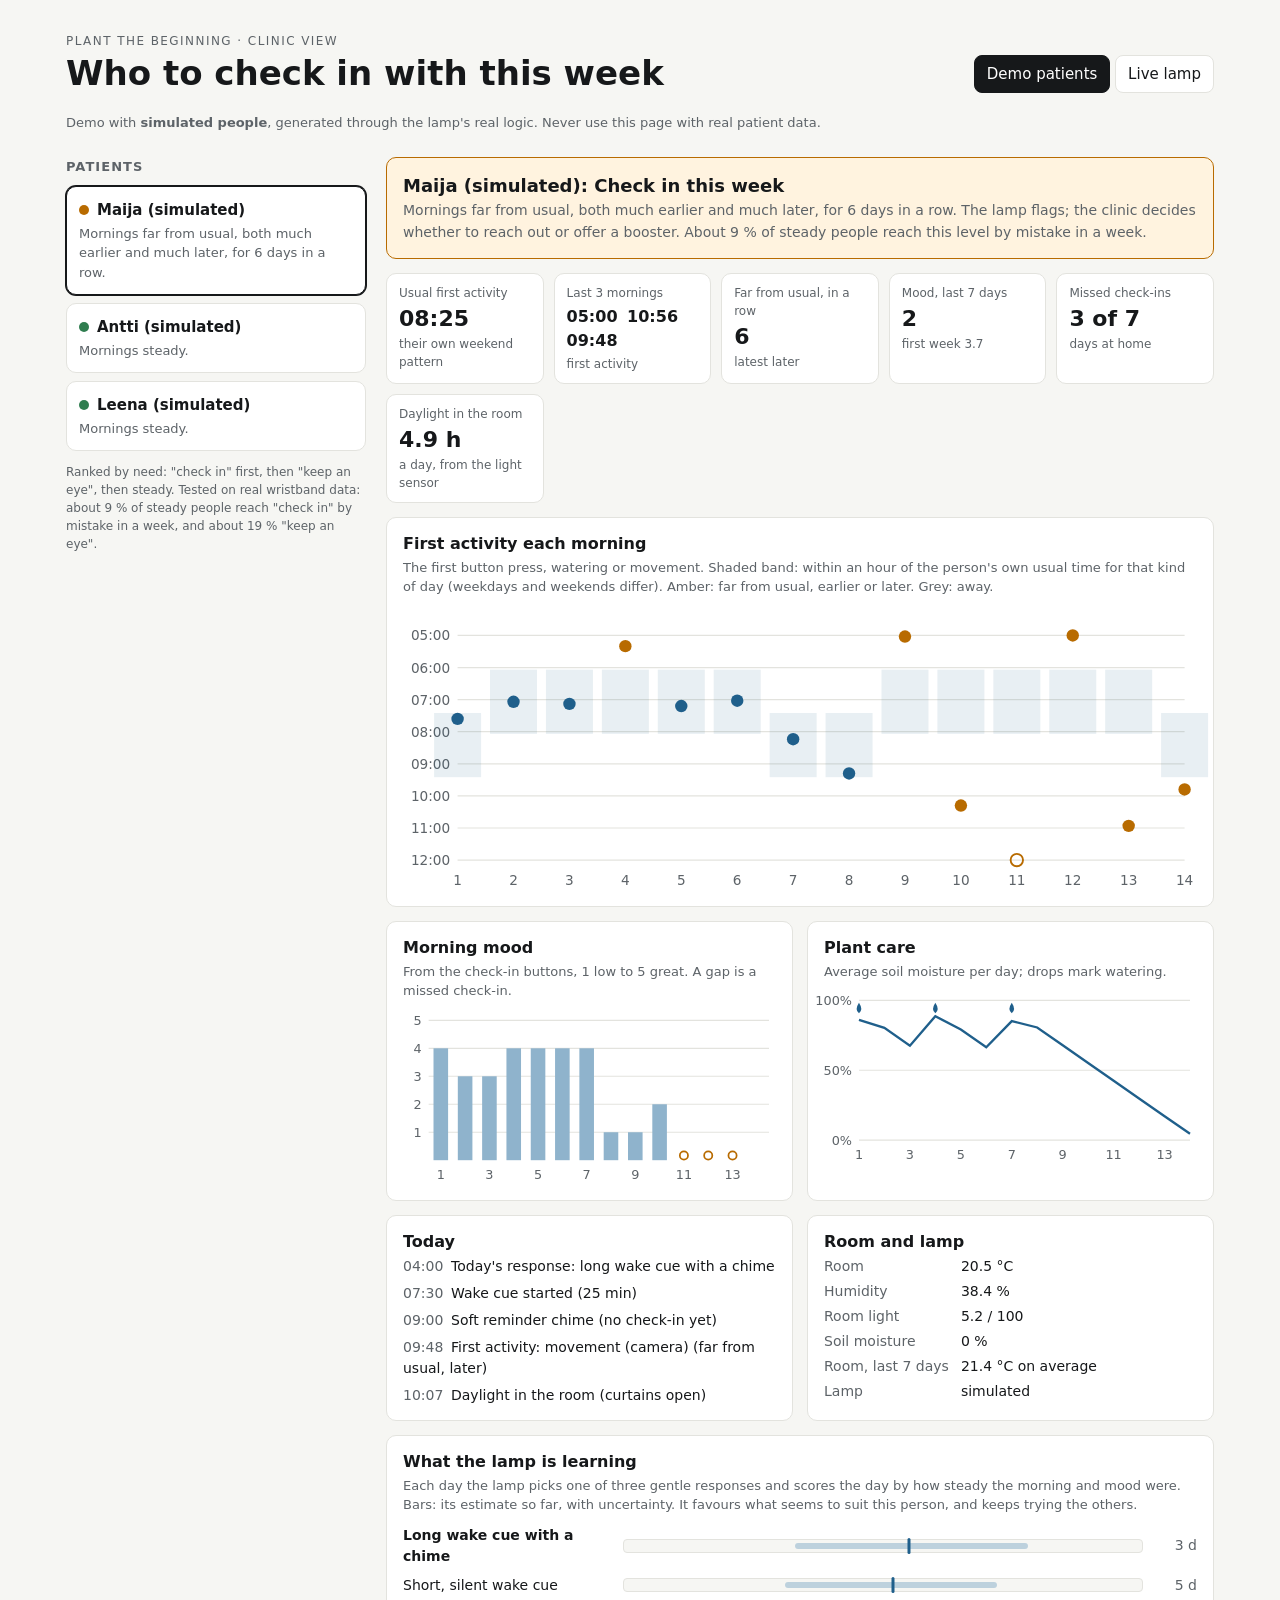
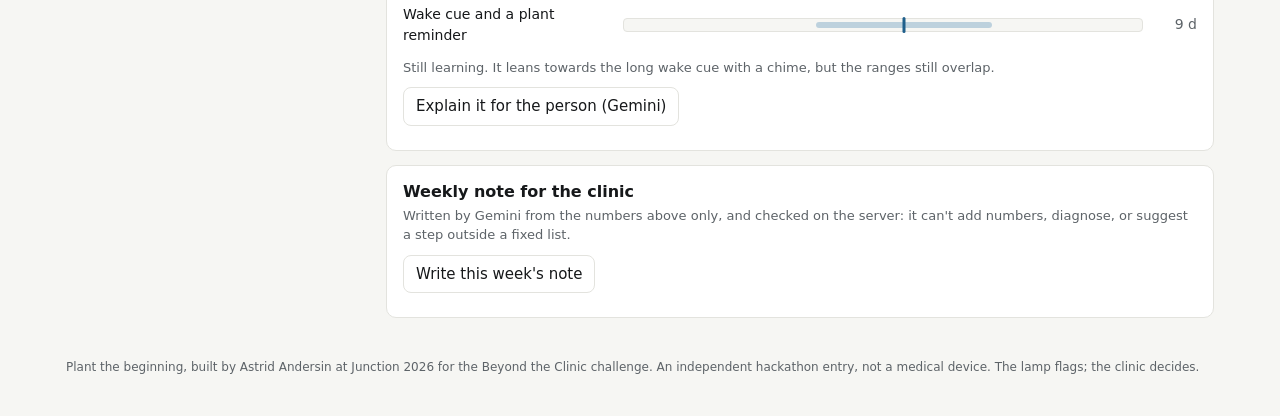
==== junction2026/aalto/clinic/index.html @ a30005cb "Plant the beginning: Junction 2026 source Co-Authored-By: Claude Opus 5.5 <noreply@anthropic.com>" ====
<!DOCTYPE html>
<html lang="en">
<head>
  <meta charset="UTF-8" />
  <meta name="viewport" content="width=device-width, initial-scale=1" />
  <base href="/junction2026/aalto/clinic/" />
  <title>Clinic view · Plant the beginning</title>
  <meta name="description" content="Clinic view for Plant the beginning, a bedside planter-lamp for the months after TMS treatment. Demo with simulated patients." />
  <meta name="robots" content="noindex" />
  <link rel="stylesheet" href="clinic.css" />
</head>
<body>
  <header class="top">
    <div>
      <p class="kicker">Plant the beginning · Clinic view</p>
      <h1>Who to check in with this week</h1>
    </div>
    <div class="source" role="group" aria-label="Data source">
      <button type="button" id="src-demo" aria-pressed="true">Demo patients</button>
      <button type="button" id="src-live" aria-pressed="false">Live lamp</button>
    </div>
  </header>

  <p class="banner" id="banner">Demo with <strong>simulated patients</strong>, generated through the lamp's real logic. Never use this page with real patient data.</p>

  <main class="layout">
    <section class="list" aria-labelledby="list-h">
      <h2 id="list-h">Patients</h2>
      <ol id="patients" class="patients"></ol>
      <p class="hint">Ranked by need: "check in" first, then "keep an eye", then steady. Tested on real wristband data: about 9 % of steady people reach "check in" by mistake in a week, and about 19 % "keep an eye".</p>
    </section>

    <section class="detail" id="detail" aria-live="polite">
      <div class="status" id="status"></div>

      <div class="tiles" id="tiles"></div>

      <article class="card">
        <h3>First activity each morning</h3>
        <p class="sub">The first button press, watering or movement. Shaded band: within an hour of the person's own usual time for that kind of day (weekdays and weekends differ). Amber: far from usual, earlier or later. Grey: away.</p>
        <div id="chart-rhythm" class="chart"></div>
      </article>

      <div class="two">
        <article class="card">
          <h3>Morning mood</h3>
          <p class="sub">From the check-in buttons, 1 low to 5 great. A gap is a missed check-in.</p>
          <div id="chart-mood" class="chart"></div>
        </article>
        <article class="card">
          <h3>Plant care</h3>
          <p class="sub">Average soil moisture per day; drops mark watering.</p>
          <div id="chart-plant" class="chart"></div>
        </article>
      </div>

      <div class="two">
        <article class="card">
          <h3>Today</h3>
          <ul id="today" class="today"></ul>
        </article>
        <article class="card">
          <h3>Room and lamp</h3>
          <dl id="room" class="room"></dl>
        </article>
      </div>

      <article class="card">
        <h3>What the lamp is learning</h3>
        <p class="sub">Each day the lamp picks one of three gentle responses and scores the day by how steady the morning and mood were. Bars: its estimate so far, with uncertainty. It favours what seems to suit this person, and keeps trying the others.</p>
        <div id="learning"></div>
        <button type="button" id="learn-go">Explain it for the person (Gemini)</button>
        <div id="learn-out" class="ai-out"></div>
      </article>

      <article class="card ai">
        <h3>Weekly note for the clinic</h3>
        <p class="sub">Written by Gemini from the numbers above only, and checked on the server: it can't add numbers, diagnose, or suggest a step outside a fixed list.</p>
        <button type="button" id="ai-go">Write this week's note</button>
        <div id="ai-out" class="ai-out"></div>
      </article>

      <article class="card" id="controls" hidden>
        <h3>Try the lamp</h3>
        <p class="sub">Sends a command to the real lamp through the relay.</p>
        <div class="buttons">
          <button type="button" data-cmd="scene_dawn">Play the dawn cue</button>
          <button type="button" data-cmd="checkin_low">Check in: low</button>
          <button type="button" data-cmd="checkin_ok">Check in: ok</button>
          <button type="button" data-cmd="checkin_good">Check in: good</button>
        </div>
        <p id="cmd-note" class="sub" role="status"></p>
      </article>
    </section>
  </main>

  <footer>Plant the beginning, built by Astrid Andersin at Junction 2026 for the Beyond the Clinic challenge. An independent hackathon entry, not a medical device. The lamp flags; the clinic decides.</footer>
  <script type="module" src="clinic.js"></script>
</body>
</html>
---- junction2026/aalto/clinic/clinic.css ----
:root {
  --bg: #f6f6f3; --panel: #ffffff; --ink: #16181a; --muted: #5d6368; --line: #e3e3de;
  --amber: #b86b00; --amber-bg: #fff3df; --ok: #2f7d4f; --ok-bg: #e8f5ec; --accent: #1f5f8b;
  --band: rgba(31, 95, 139, 0.10); --bar: #8fb3cc;
}
@media (prefers-color-scheme: dark) {
  :root:not([data-theme="light"]) {
    --bg: #121416; --panel: #1b1e21; --ink: #eceeef; --muted: #9aa1a6; --line: #2c3135;
    --amber: #f0a43a; --amber-bg: #3a2a12; --ok: #6cc28d; --ok-bg: #16301f; --accent: #7fb6dc;
    --band: rgba(127, 182, 220, 0.14); --bar: #4f7891;
  }
}
* { box-sizing: border-box; }
body { margin: 0; background: var(--bg); color: var(--ink); font: 15px/1.5 system-ui, -apple-system, "Segoe UI", sans-serif; }
.top { max-width: 1180px; margin: 0 auto; padding: 32px 16px 12px; display: flex; gap: 16px; align-items: flex-end; justify-content: space-between; flex-wrap: wrap; }
.kicker { margin: 0 0 4px; font-size: 12px; letter-spacing: .12em; text-transform: uppercase; color: var(--muted); }
h1 { margin: 0; font-size: clamp(24px, 4vw, 34px); font-weight: 650; line-height: 1.15; }
h2 { font-size: 13px; letter-spacing: .08em; text-transform: uppercase; color: var(--muted); margin: 0 0 10px; }
h3 { margin: 0 0 2px; font-size: 16px; }
.sub { margin: 0 0 10px; color: var(--muted); font-size: 13px; }
button { font: inherit; cursor: pointer; border: 1px solid var(--line); background: var(--panel); color: var(--ink); border-radius: 8px; padding: 7px 12px; }
button:hover { border-color: var(--accent); }
button:focus-visible { outline: 2px solid var(--accent); outline-offset: 2px; }
.source button[aria-pressed="true"] { background: var(--ink); color: var(--panel); border-color: var(--ink); }
.banner { max-width: 1180px; margin: 0 auto 16px; padding: 8px 16px; font-size: 13px; color: var(--muted); }
.layout { max-width: 1180px; margin: 0 auto; padding: 0 16px 32px; display: grid; grid-template-columns: 300px minmax(0, 1fr); gap: 20px; align-items: start; }
@media (max-width: 860px) { .layout { grid-template-columns: 1fr; } }
.patients { list-style: none; margin: 0; padding: 0; display: grid; gap: 8px; }
.patients button { width: 100%; text-align: left; padding: 12px; display: grid; gap: 2px; border-radius: 10px; }
.patients button[aria-current="true"] { border-color: var(--ink); box-shadow: 0 0 0 1px var(--ink); }
.patients .name { font-weight: 600; display: flex; gap: 8px; align-items: center; }
.patients .why { font-size: 13px; color: var(--muted); }
.dot { width: 10px; height: 10px; border-radius: 50%; display: inline-block; flex: none; }
.dot.amber { background: var(--amber); } .dot.ok { background: var(--ok); } .dot.watch { background: var(--accent); }
.hint { font-size: 12px; color: var(--muted); }
.detail { display: grid; gap: 14px; min-width: 0; }
.status { padding: 14px 16px; border-radius: 10px; border: 1px solid var(--line); background: var(--panel); }
.status.amber { background: var(--amber-bg); border-color: var(--amber); }
.status.ok { background: var(--ok-bg); border-color: var(--ok); }
.status strong { display: block; font-size: 18px; }
.status span { color: var(--muted); font-size: 14px; }
.tiles { display: grid; grid-template-columns: repeat(auto-fit, minmax(150px, 1fr)); gap: 10px; }
.tile { background: var(--panel); border: 1px solid var(--line); border-radius: 10px; padding: 10px 12px; }
.tile .k { font-size: 12px; color: var(--muted); }
.tile .v { font-size: 22px; font-weight: 650; font-variant-numeric: tabular-nums; }
.tile .d { font-size: 12px; color: var(--muted); }
.tile.small .v { font-size: 16px; padding: 3px 0 2px; word-spacing: 4px; }
.card { background: var(--panel); border: 1px solid var(--line); border-radius: 10px; padding: 14px 16px; min-width: 0; }
.two { display: grid; grid-template-columns: 1fr 1fr; gap: 14px; }
@media (max-width: 700px) { .two { grid-template-columns: 1fr; } }
.chart svg { width: 100%; height: auto; display: block; overflow: visible; }
.chart text { fill: var(--muted); font-size: 11px; font-family: inherit; }
.chart .grid { stroke: var(--line); stroke-width: 1; }
.chart .band { fill: var(--band); }
.chart .base { stroke: var(--accent); stroke-dasharray: 4 3; stroke-width: 1.5; }
.chart .pt { fill: var(--accent); }
.chart .pt.late { fill: var(--amber); }
.chart .miss { fill: none; stroke: var(--amber); stroke-width: 1.5; }
.chart .bar { fill: var(--bar); }
.chart .line { fill: none; stroke: var(--accent); stroke-width: 2; }
.chart .drop { fill: var(--accent); }
.today { list-style: none; margin: 0; padding: 0; display: grid; gap: 6px; font-size: 14px; }
.today time { display: inline-block; min-width: 48px; color: var(--muted); font-variant-numeric: tabular-nums; }
.room { display: grid; grid-template-columns: auto 1fr; gap: 4px 12px; margin: 0; font-size: 14px; }
.room dt { color: var(--muted); }
.room dd { margin: 0; font-variant-numeric: tabular-nums; }
.ai-out { margin-top: 10px; font-size: 15px; }
.ai-out .who { font-size: 12px; text-transform: uppercase; letter-spacing: .08em; color: var(--muted); margin: 10px 0 2px; }
.ai-out p { margin: 0 0 4px; }
.ai-out .note { font-size: 12px; color: var(--muted); }
.buttons { display: flex; flex-wrap: wrap; gap: 8px; }
footer { max-width: 1180px; margin: 0 auto; padding: 8px 16px 40px; font-size: 12px; color: var(--muted); }

.chart .away { fill: var(--line); }
.learn { display: grid; gap: 8px; margin: 4px 0 12px; }
.learn .r { display: grid; grid-template-columns: minmax(0, 210px) minmax(0, 1fr) 44px; gap: 10px; align-items: center; font-size: 14px; }
.learn .trk { position: relative; height: 14px; background: var(--bg); border: 1px solid var(--line); border-radius: 4px; }
.learn .ci { position: absolute; top: 3px; bottom: 3px; background: var(--bar); opacity: .55; border-radius: 3px; }
.learn .mean { position: absolute; top: -2px; width: 3px; bottom: -2px; background: var(--accent); border-radius: 2px; transform: translateX(-50%); }
.learn .best .lab { font-weight: 600; }
.learn .num { font-variant-numeric: tabular-nums; text-align: right; color: var(--muted); }
.status.watch { background: var(--panel); border-color: var(--accent); }
@media (max-width: 520px) { .learn .r { grid-template-columns: 1fr 70px 40px; } }
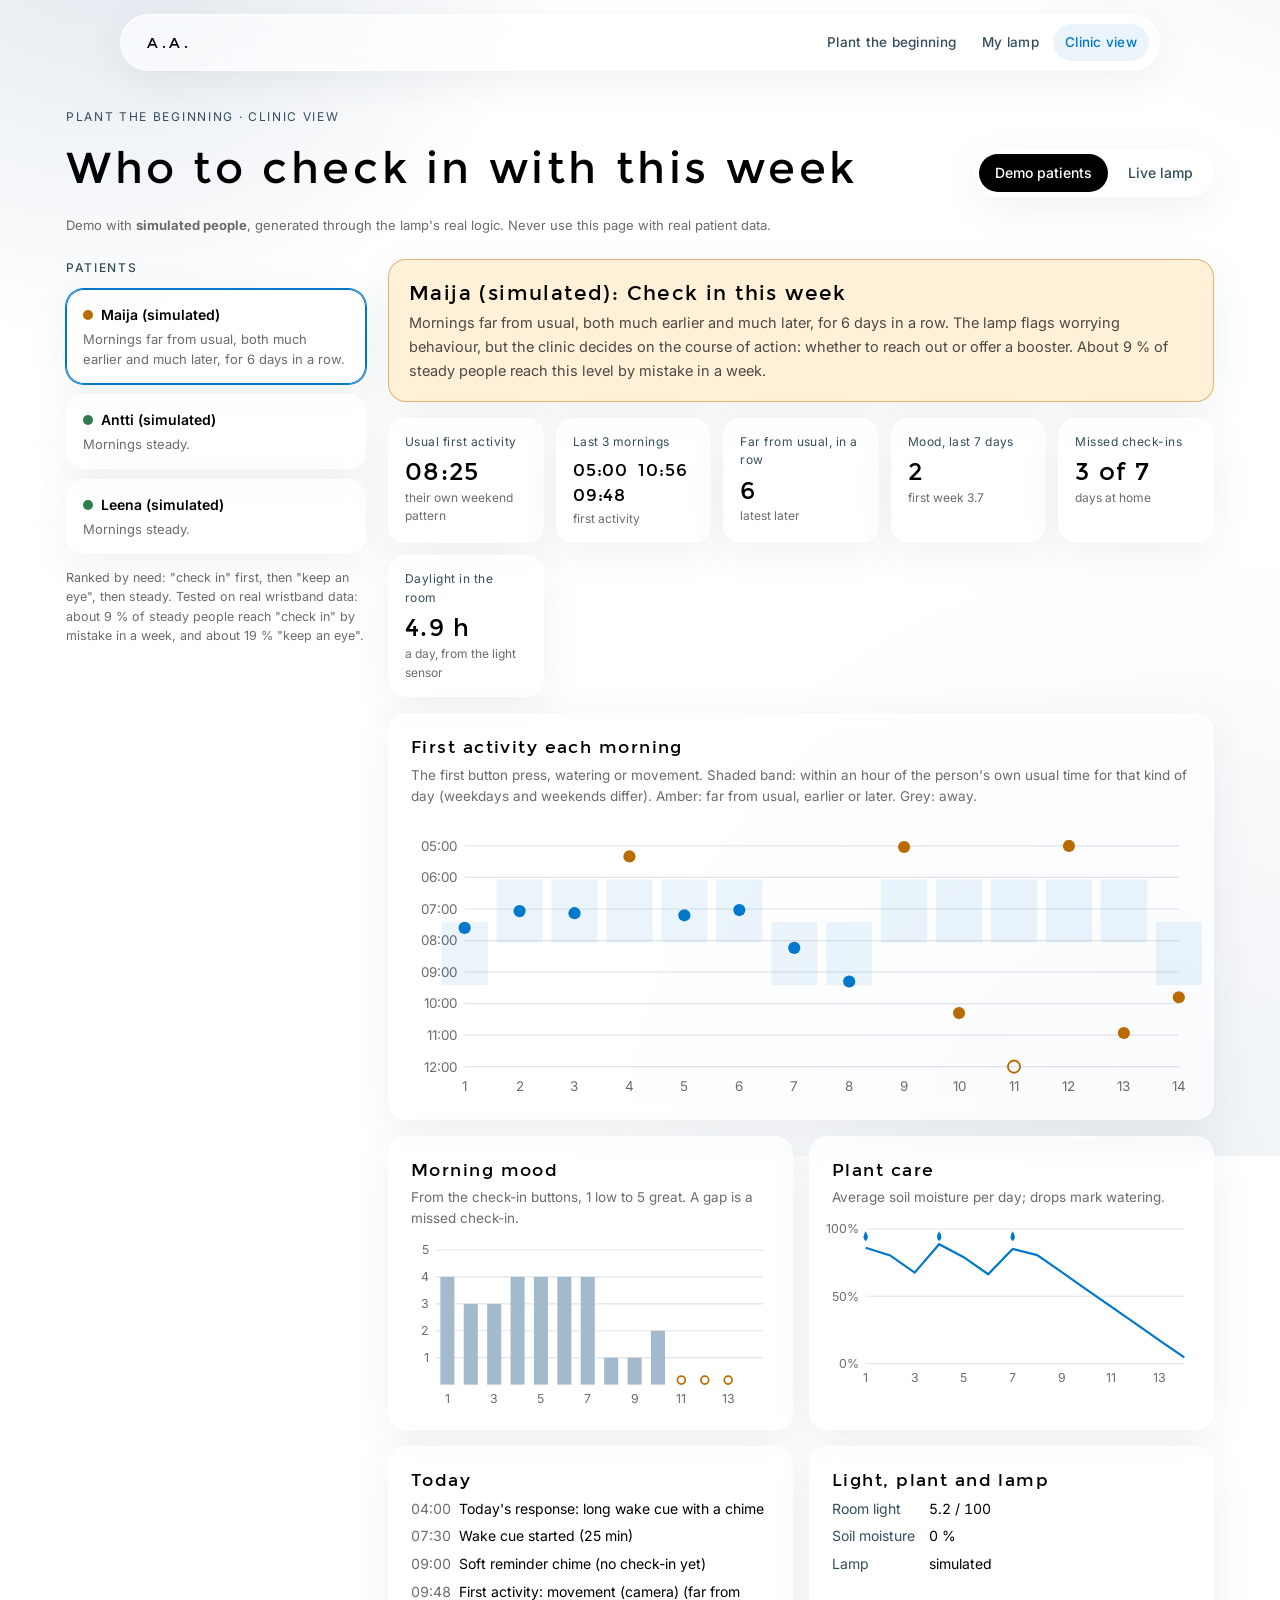
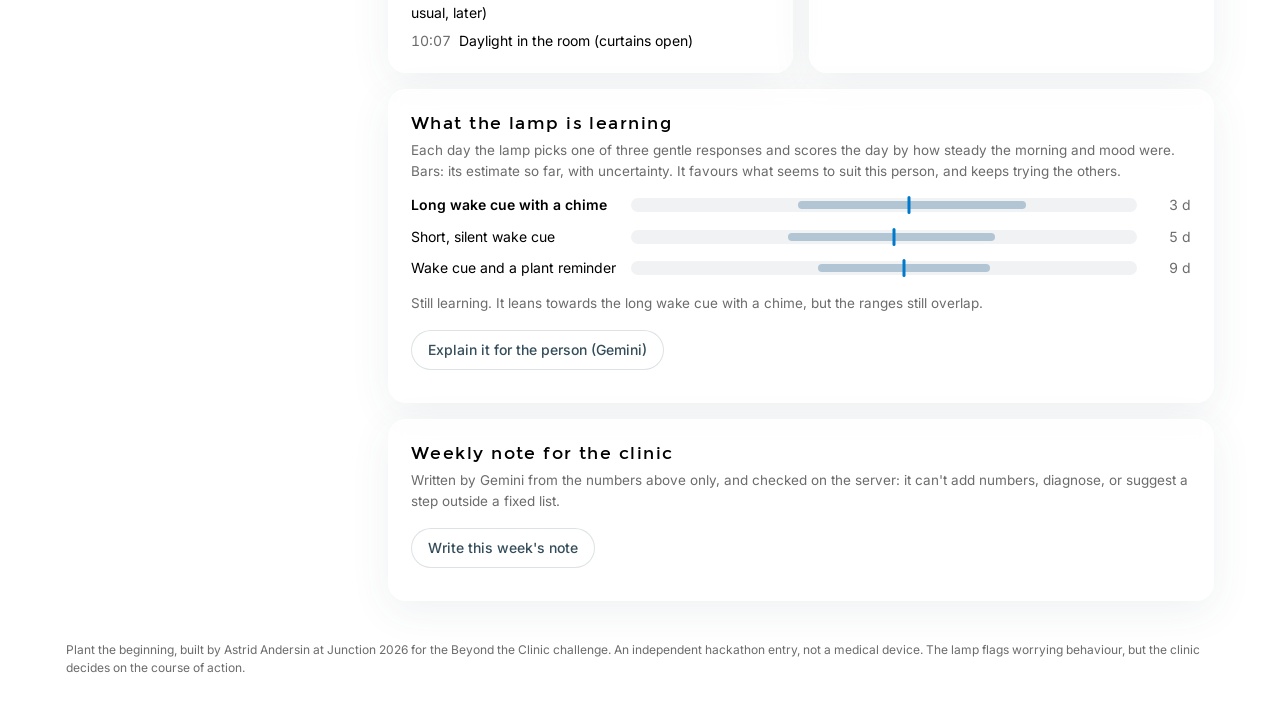
==== commit 140b0aef: "Add My lamp, the 3D model and the restyled pages - My lamp: the person's own view; room readings sho" ====
--- a/junction2026/aalto/clinic/index.html
+++ b/junction2026/aalto/clinic/index.html
@@ -7,9 +7,24 @@
   <title>Clinic view · Plant the beginning</title>
   <meta name="description" content="Clinic view for Plant the beginning, a bedside planter-lamp for the months after TMS treatment. Demo with simulated patients." />
   <meta name="robots" content="noindex" />
+  <link rel="icon" href="/favicon.svg" type="image/svg+xml" />
+  <link rel="preconnect" href="https://fonts.googleapis.com" />
+  <link rel="preconnect" href="https://fonts.gstatic.com" crossorigin />
+  <link rel="stylesheet" href="https://fonts.googleapis.com/css2?family=NATS&family=Inter:wght@300;400;500;600&display=swap" />
+  <link rel="stylesheet" href="../site.css" />
   <link rel="stylesheet" href="clinic.css" />
 </head>
 <body>
+  <div class="site-nav-shell">
+    <nav class="site-nav" aria-label="Site">
+      <a class="site-logo" href="https://www.astridandersin.com/" aria-label="Astrid Andersin, home">A.A.</a>
+      <ul class="site-links">
+        <li><a href="/junction2026/aalto"><span class="l">Plant the beginning</span><span class="s">Project</span></a></li>
+        <li><a href="/junction2026/aalto/me">My lamp</a></li>
+        <li><a href="/junction2026/aalto/clinic" aria-current="page"><span class="l">Clinic view</span><span class="s">Clinic</span></a></li>
+      </ul>
+    </nav>
+  </div>
   <header class="top">
     <div>
       <p class="kicker">Plant the beginning · Clinic view</p>
@@ -60,7 +75,7 @@
           <ul id="today" class="today"></ul>
         </article>
         <article class="card">
-          <h3>Room and lamp</h3>
+          <h3>Light, plant and lamp</h3>
           <dl id="room" class="room"></dl>
         </article>
       </div>
@@ -94,7 +109,7 @@
     </section>
   </main>
 
-  <footer>Plant the beginning, built by Astrid Andersin at Junction 2026 for the Beyond the Clinic challenge. An independent hackathon entry, not a medical device. The lamp flags; the clinic decides.</footer>
+  <footer>Plant the beginning, built by Astrid Andersin at Junction 2026 for the Beyond the Clinic challenge. An independent hackathon entry, not a medical device. The lamp flags worrying behaviour, but the clinic decides on the course of action.</footer>
   <script type="module" src="clinic.js"></script>
 </body>
 </html>
--- a/junction2026/aalto/site.css
+++ b/junction2026/aalto/site.css
@@ -0,0 +1,135 @@
+/* Shared look for the Plant the beginning pages, matching astridandersin.com:
+   NATS display + Inter body, the portfolio palette, soft blue canvas, glass cards,
+   pill buttons and the floating glass nav with the A.A. wordmark. */
+
+:root {
+  --c-ink:      #000000;
+  --c-slate:    #344D5A;
+  --c-muted:    #A3B9CC;
+  --c-action:   #0078CB;
+  --c-paper:    #FFFFFF;
+  --c-ink-70:   rgba(0, 0, 0, 0.70);
+  --c-ink-55:   rgba(0, 0, 0, 0.55);
+  --c-ink-12:   rgba(0, 0, 0, 0.12);
+  --c-line:     rgba(52, 77, 90, 0.14);
+  --c-glass:    rgba(255, 255, 255, 0.65);
+  --c-glass-bd: rgba(255, 255, 255, 0.55);
+
+  --radius-sm:   10px;
+  --radius-md:   18px;
+  --radius-lg:   28px;
+  --radius-pill: 999px;
+  --shadow-soft: 0 10px 40px rgba(52, 77, 90, 0.08);
+  --shadow-deep: 0 20px 60px rgba(52, 77, 90, 0.14);
+  --easing:      cubic-bezier(0.22, 1, 0.36, 1);
+
+  --font-display: 'NATS', 'Inter', system-ui, -apple-system, sans-serif;
+  --font-body:    'Inter', system-ui, -apple-system, 'Segoe UI', Roboto, sans-serif;
+}
+
+*, *::before, *::after { box-sizing: border-box; }
+html { scroll-behavior: smooth; scroll-padding-top: 90px; }
+body {
+  margin: 0;
+  font-family: var(--font-body);
+  font-weight: 400;
+  color: var(--c-ink);
+  background: var(--c-paper);
+  -webkit-font-smoothing: antialiased;
+  -moz-osx-font-smoothing: grayscale;
+  overflow-x: hidden;
+}
+/* The portfolio's soft blue canvas */
+body::before {
+  content: "";
+  position: fixed;
+  inset: -20vmax;
+  z-index: -1;
+  background:
+    radial-gradient(60vmax 60vmax at 20% 10%, rgba(163, 185, 204, 0.35), transparent 60%),
+    radial-gradient(50vmax 50vmax at 90% 0%, rgba(163, 185, 204, 0.22), transparent 65%),
+    radial-gradient(70vmax 70vmax at 80% 100%, rgba(163, 185, 204, 0.18), transparent 70%),
+    var(--c-paper);
+}
+a { color: var(--c-action); text-decoration: none; }
+a:hover { text-decoration: underline; }
+
+/* ---------- Floating glass nav ---------- */
+.site-nav-shell {
+  position: fixed; top: 14px; left: 0; right: 0; z-index: 100;
+  display: flex; justify-content: center; padding: 0 16px; pointer-events: none;
+}
+.site-nav {
+  pointer-events: auto;
+  width: 100%; max-width: 1040px;
+  display: flex; align-items: center; justify-content: space-between; gap: 8px;
+  padding: 8px 10px 8px 18px;
+  border-radius: var(--radius-pill);
+  background: var(--c-glass);
+  -webkit-backdrop-filter: blur(12px) saturate(150%);
+  backdrop-filter: blur(12px) saturate(150%);
+  border: 1px solid var(--c-glass-bd);
+  box-shadow: inset 0 1px 0 rgba(255, 255, 255, 0.7), var(--shadow-soft);
+}
+.site-logo {
+  font-family: var(--font-display);
+  font-size: 20px; letter-spacing: 0.18em; color: var(--c-ink);
+  padding: 4px 8px; border-radius: var(--radius-sm);
+  transition: color 0.3s var(--easing);
+}
+.site-logo:hover { color: var(--c-action); text-decoration: none; }
+.site-links { list-style: none; display: flex; gap: 2px; margin: 0; padding: 0; }
+.site-links a {
+  display: inline-block; padding: 8px 12px;
+  font-size: 13.5px; font-weight: 500; letter-spacing: 0.02em;
+  color: var(--c-slate); border-radius: var(--radius-pill); white-space: nowrap;
+  transition: color 0.3s var(--easing), background-color 0.3s var(--easing);
+}
+.site-links a:hover { color: var(--c-ink); text-decoration: none; }
+.site-links a[aria-current="page"] { color: var(--c-action); background: rgba(0, 120, 203, 0.08); }
+.site-links .s { display: none; }
+@media (max-width: 480px) {
+  .site-links .l { display: none; }
+  .site-links .s { display: inline; }
+  .site-links a { padding: 8px 9px; font-size: 13px; }
+  .site-logo { font-size: 18px; letter-spacing: 0.14em; }
+}
+
+/* ---------- Type ---------- */
+.eyebrow {
+  margin: 0 0 10px;
+  font-size: 12px; letter-spacing: 0.14em; text-transform: uppercase;
+  color: var(--c-slate);
+}
+.display {
+  font-family: var(--font-display); font-weight: 400;
+  letter-spacing: 0.06em; line-height: 1.02; margin: 0;
+}
+
+/* ---------- Glass surfaces and pills ---------- */
+.glass-card {
+  background: var(--c-glass);
+  -webkit-backdrop-filter: blur(8px) saturate(140%);
+  backdrop-filter: blur(8px) saturate(140%);
+  border: 1px solid rgba(255, 255, 255, 0.5);
+  border-radius: var(--radius-md);
+  box-shadow: var(--shadow-soft);
+}
+.pill-btn, button {
+  font: inherit; font-size: 14px; font-weight: 500;
+  cursor: pointer;
+  color: var(--c-slate);
+  background: rgba(255, 255, 255, 0.6);
+  border: 1px solid rgba(52, 77, 90, 0.16);
+  border-radius: var(--radius-pill);
+  padding: 8px 16px;
+  transition: color 0.3s var(--easing), background-color 0.3s var(--easing), border-color 0.3s var(--easing), transform 0.3s var(--easing);
+}
+.pill-btn:hover, button:hover { color: var(--c-action); border-color: rgba(0, 120, 203, 0.35); }
+button:focus-visible, a:focus-visible { outline: 2px solid var(--c-action); outline-offset: 2px; }
+button:disabled { opacity: 0.5; cursor: progress; }
+
+footer.site-foot {
+  text-align: center; font-size: 12px; letter-spacing: 0.04em;
+  color: var(--c-ink-55); padding: 24px 16px 48px;
+}
--- a/junction2026/aalto/clinic/clinic.css
+++ b/junction2026/aalto/clinic/clinic.css
@@ -1,55 +1,66 @@
+/* Clinic view. Shared look (fonts, palette, glass, nav, pills) comes from ../site.css. */
 :root {
-  --bg: #f6f6f3; --panel: #ffffff; --ink: #16181a; --muted: #5d6368; --line: #e3e3de;
-  --amber: #b86b00; --amber-bg: #fff3df; --ok: #2f7d4f; --ok-bg: #e8f5ec; --accent: #1f5f8b;
-  --band: rgba(31, 95, 139, 0.10); --bar: #8fb3cc;
+  --ink: var(--c-ink); --muted: rgba(0, 0, 0, 0.58); --line: rgba(52, 77, 90, 0.14);
+  --panel: var(--c-glass); --accent: var(--c-action);
+  --amber: #b86b00; --amber-bg: rgba(255, 236, 205, 0.78); --ok: #2f7d4f; --ok-bg: rgba(226, 244, 233, 0.78);
+  --band: rgba(0, 120, 203, 0.08); --bar: #A3B9CC; --track: rgba(52, 77, 90, 0.07);
 }
-@media (prefers-color-scheme: dark) {
-  :root:not([data-theme="light"]) {
-    --bg: #121416; --panel: #1b1e21; --ink: #eceeef; --muted: #9aa1a6; --line: #2c3135;
-    --amber: #f0a43a; --amber-bg: #3a2a12; --ok: #6cc28d; --ok-bg: #16301f; --accent: #7fb6dc;
-    --band: rgba(127, 182, 220, 0.14); --bar: #4f7891;
-  }
-}
-* { box-sizing: border-box; }
-body { margin: 0; background: var(--bg); color: var(--ink); font: 15px/1.5 system-ui, -apple-system, "Segoe UI", sans-serif; }
-.top { max-width: 1180px; margin: 0 auto; padding: 32px 16px 12px; display: flex; gap: 16px; align-items: flex-end; justify-content: space-between; flex-wrap: wrap; }
-.kicker { margin: 0 0 4px; font-size: 12px; letter-spacing: .12em; text-transform: uppercase; color: var(--muted); }
-h1 { margin: 0; font-size: clamp(24px, 4vw, 34px); font-weight: 650; line-height: 1.15; }
-h2 { font-size: 13px; letter-spacing: .08em; text-transform: uppercase; color: var(--muted); margin: 0 0 10px; }
-h3 { margin: 0 0 2px; font-size: 16px; }
-.sub { margin: 0 0 10px; color: var(--muted); font-size: 13px; }
-button { font: inherit; cursor: pointer; border: 1px solid var(--line); background: var(--panel); color: var(--ink); border-radius: 8px; padding: 7px 12px; }
-button:hover { border-color: var(--accent); }
-button:focus-visible { outline: 2px solid var(--accent); outline-offset: 2px; }
-.source button[aria-pressed="true"] { background: var(--ink); color: var(--panel); border-color: var(--ink); }
-.banner { max-width: 1180px; margin: 0 auto 16px; padding: 8px 16px; font-size: 13px; color: var(--muted); }
-.layout { max-width: 1180px; margin: 0 auto; padding: 0 16px 32px; display: grid; grid-template-columns: 300px minmax(0, 1fr); gap: 20px; align-items: start; }
+body { font-size: 15.5px; line-height: 1.55; }
+
+.top { max-width: 1180px; margin: 0 auto; padding: 108px 16px 12px; display: flex; gap: 16px; align-items: flex-end; justify-content: space-between; flex-wrap: wrap; }
+.kicker { margin: 0 0 10px; font-size: 12px; letter-spacing: .14em; text-transform: uppercase; color: var(--c-slate); }
+h1 { margin: 0; font-family: var(--font-display); font-weight: 400; font-size: clamp(36px, 5.4vw, 60px); letter-spacing: .06em; line-height: 1; }
+h2 { font-size: 12px; letter-spacing: .14em; text-transform: uppercase; color: var(--c-slate); margin: 0 0 12px; font-weight: 500; }
+h3 { margin: 0 0 4px; font-family: var(--font-display); font-weight: 400; font-size: 24px; letter-spacing: .06em; line-height: 1.1; }
+.sub { margin: 0 0 12px; color: var(--muted); font-size: 13.5px; }
+
+/* Demo / Live: a glass segmented pill */
+.source { display: inline-flex; gap: 4px; padding: 4px; border-radius: var(--radius-pill); background: var(--c-glass);
+  -webkit-backdrop-filter: blur(8px) saturate(140%); backdrop-filter: blur(8px) saturate(140%);
+  border: 1px solid rgba(255, 255, 255, .55); box-shadow: var(--shadow-soft); }
+.source button { border: 0; background: transparent; padding: 8px 16px; }
+.source button[aria-pressed="true"] { background: var(--c-ink); color: #fff; }
+
+.banner { max-width: 1180px; margin: 0 auto 18px; padding: 6px 16px; font-size: 13px; color: var(--muted); }
+.layout { max-width: 1180px; margin: 0 auto; padding: 0 16px 32px; display: grid; grid-template-columns: 300px minmax(0, 1fr); gap: 22px; align-items: start; }
 @media (max-width: 860px) { .layout { grid-template-columns: 1fr; } }
-.patients { list-style: none; margin: 0; padding: 0; display: grid; gap: 8px; }
-.patients button { width: 100%; text-align: left; padding: 12px; display: grid; gap: 2px; border-radius: 10px; }
-.patients button[aria-current="true"] { border-color: var(--ink); box-shadow: 0 0 0 1px var(--ink); }
+
+.patients { list-style: none; margin: 0; padding: 0; display: grid; gap: 10px; }
+.patients button { width: 100%; text-align: left; padding: 14px 16px; display: grid; gap: 3px; color: var(--c-ink);
+  border-radius: var(--radius-md); background: var(--c-glass); border: 1px solid rgba(255, 255, 255, .5); box-shadow: var(--shadow-soft);
+  -webkit-backdrop-filter: blur(8px) saturate(140%); backdrop-filter: blur(8px) saturate(140%); }
+.patients button:hover { transform: translateY(-2px); box-shadow: var(--shadow-deep); color: var(--c-ink); }
+.patients button[aria-current="true"] { border-color: var(--c-action); box-shadow: 0 0 0 1px var(--c-action), var(--shadow-soft); }
 .patients .name { font-weight: 600; display: flex; gap: 8px; align-items: center; }
-.patients .why { font-size: 13px; color: var(--muted); }
+.patients .why { font-size: 13px; color: var(--muted); font-weight: 400; }
 .dot { width: 10px; height: 10px; border-radius: 50%; display: inline-block; flex: none; }
 .dot.amber { background: var(--amber); } .dot.ok { background: var(--ok); } .dot.watch { background: var(--accent); }
-.hint { font-size: 12px; color: var(--muted); }
-.detail { display: grid; gap: 14px; min-width: 0; }
-.status { padding: 14px 16px; border-radius: 10px; border: 1px solid var(--line); background: var(--panel); }
-.status.amber { background: var(--amber-bg); border-color: var(--amber); }
-.status.ok { background: var(--ok-bg); border-color: var(--ok); }
-.status strong { display: block; font-size: 18px; }
-.status span { color: var(--muted); font-size: 14px; }
-.tiles { display: grid; grid-template-columns: repeat(auto-fit, minmax(150px, 1fr)); gap: 10px; }
-.tile { background: var(--panel); border: 1px solid var(--line); border-radius: 10px; padding: 10px 12px; }
-.tile .k { font-size: 12px; color: var(--muted); }
-.tile .v { font-size: 22px; font-weight: 650; font-variant-numeric: tabular-nums; }
+.hint { font-size: 12.5px; color: var(--muted); margin-top: 14px; }
+
+.detail { display: grid; gap: 16px; min-width: 0; }
+.status { padding: 18px 20px; border-radius: var(--radius-md); background: var(--c-glass); border: 1px solid rgba(255, 255, 255, .5); box-shadow: var(--shadow-soft);
+  -webkit-backdrop-filter: blur(8px) saturate(140%); backdrop-filter: blur(8px) saturate(140%); }
+.status.amber { background: var(--amber-bg); border-color: rgba(184, 107, 0, .45); }
+.status.ok { background: var(--ok-bg); border-color: rgba(47, 125, 79, .35); }
+.status.watch { border-color: rgba(0, 120, 203, .4); }
+.status strong { display: block; font-family: var(--font-display); font-weight: 400; font-size: 28px; letter-spacing: .05em; line-height: 1.1; margin-bottom: 2px; }
+.status span { color: var(--c-ink-70); font-size: 14.5px; }
+
+.tiles { display: grid; grid-template-columns: repeat(auto-fit, minmax(150px, 1fr)); gap: 12px; }
+.tile { background: var(--c-glass); border: 1px solid rgba(255, 255, 255, .5); border-radius: var(--radius-md); padding: 14px 16px; box-shadow: var(--shadow-soft);
+  -webkit-backdrop-filter: blur(8px) saturate(140%); backdrop-filter: blur(8px) saturate(140%); }
+.tile .k { font-size: 12px; letter-spacing: .04em; color: var(--c-slate); }
+.tile .v { font-family: var(--font-display); font-size: 34px; letter-spacing: .04em; line-height: 1.05; font-variant-numeric: tabular-nums; margin-top: 2px; }
 .tile .d { font-size: 12px; color: var(--muted); }
-.tile.small .v { font-size: 16px; padding: 3px 0 2px; word-spacing: 4px; }
-.card { background: var(--panel); border: 1px solid var(--line); border-radius: 10px; padding: 14px 16px; min-width: 0; }
-.two { display: grid; grid-template-columns: 1fr 1fr; gap: 14px; }
+.tile.small .v { font-size: 24px; padding: 4px 0 2px; word-spacing: 4px; }
+
+.card { background: var(--c-glass); border: 1px solid rgba(255, 255, 255, .5); border-radius: var(--radius-md); padding: 20px 22px; min-width: 0; box-shadow: var(--shadow-soft);
+  -webkit-backdrop-filter: blur(8px) saturate(140%); backdrop-filter: blur(8px) saturate(140%); }
+.two { display: grid; grid-template-columns: 1fr 1fr; gap: 16px; }
 @media (max-width: 700px) { .two { grid-template-columns: 1fr; } }
+
 .chart svg { width: 100%; height: auto; display: block; overflow: visible; }
-.chart text { fill: var(--muted); font-size: 11px; font-family: inherit; }
+.chart text { fill: var(--muted); font-size: 11px; font-family: var(--font-body); }
 .chart .grid { stroke: var(--line); stroke-width: 1; }
 .chart .band { fill: var(--band); }
 .chart .base { stroke: var(--accent); stroke-dasharray: 4 3; stroke-width: 1.5; }
@@ -59,25 +70,27 @@
 .chart .bar { fill: var(--bar); }
 .chart .line { fill: none; stroke: var(--accent); stroke-width: 2; }
 .chart .drop { fill: var(--accent); }
-.today { list-style: none; margin: 0; padding: 0; display: grid; gap: 6px; font-size: 14px; }
+.chart .away { fill: rgba(52, 77, 90, .12); }
+
+.today { list-style: none; margin: 0; padding: 0; display: grid; gap: 6px; font-size: 14px; max-height: 340px; overflow-y: auto; }
 .today time { display: inline-block; min-width: 48px; color: var(--muted); font-variant-numeric: tabular-nums; }
-.room { display: grid; grid-template-columns: auto 1fr; gap: 4px 12px; margin: 0; font-size: 14px; }
-.room dt { color: var(--muted); }
+.room { display: grid; grid-template-columns: auto 1fr; gap: 6px 14px; margin: 0; font-size: 14px; }
+.room dt { color: var(--c-slate); }
 .room dd { margin: 0; font-variant-numeric: tabular-nums; }
-.ai-out { margin-top: 10px; font-size: 15px; }
-.ai-out .who { font-size: 12px; text-transform: uppercase; letter-spacing: .08em; color: var(--muted); margin: 10px 0 2px; }
+
+.ai-out { margin-top: 12px; font-size: 15px; }
+.ai-out .who { font-size: 11.5px; text-transform: uppercase; letter-spacing: .12em; color: var(--c-slate); margin: 12px 0 2px; }
 .ai-out p { margin: 0 0 4px; }
 .ai-out .note { font-size: 12px; color: var(--muted); }
 .buttons { display: flex; flex-wrap: wrap; gap: 8px; }
-footer { max-width: 1180px; margin: 0 auto; padding: 8px 16px 40px; font-size: 12px; color: var(--muted); }
+.card > button { margin-top: 4px; }
+footer { max-width: 1180px; margin: 0 auto; padding: 8px 16px 48px; font-size: 12px; color: var(--muted); }
 
-.chart .away { fill: var(--line); }
-.learn { display: grid; gap: 8px; margin: 4px 0 12px; }
+.learn { display: grid; gap: 10px; margin: 4px 0 14px; }
 .learn .r { display: grid; grid-template-columns: minmax(0, 210px) minmax(0, 1fr) 44px; gap: 10px; align-items: center; font-size: 14px; }
-.learn .trk { position: relative; height: 14px; background: var(--bg); border: 1px solid var(--line); border-radius: 4px; }
-.learn .ci { position: absolute; top: 3px; bottom: 3px; background: var(--bar); opacity: .55; border-radius: 3px; }
+.learn .trk { position: relative; height: 14px; background: var(--track); border-radius: var(--radius-pill); }
+.learn .ci { position: absolute; top: 3px; bottom: 3px; background: var(--bar); opacity: .8; border-radius: var(--radius-pill); }
 .learn .mean { position: absolute; top: -2px; width: 3px; bottom: -2px; background: var(--accent); border-radius: 2px; transform: translateX(-50%); }
 .learn .best .lab { font-weight: 600; }
 .learn .num { font-variant-numeric: tabular-nums; text-align: right; color: var(--muted); }
-.status.watch { background: var(--panel); border-color: var(--accent); }
 @media (max-width: 520px) { .learn .r { grid-template-columns: 1fr 70px 40px; } }
